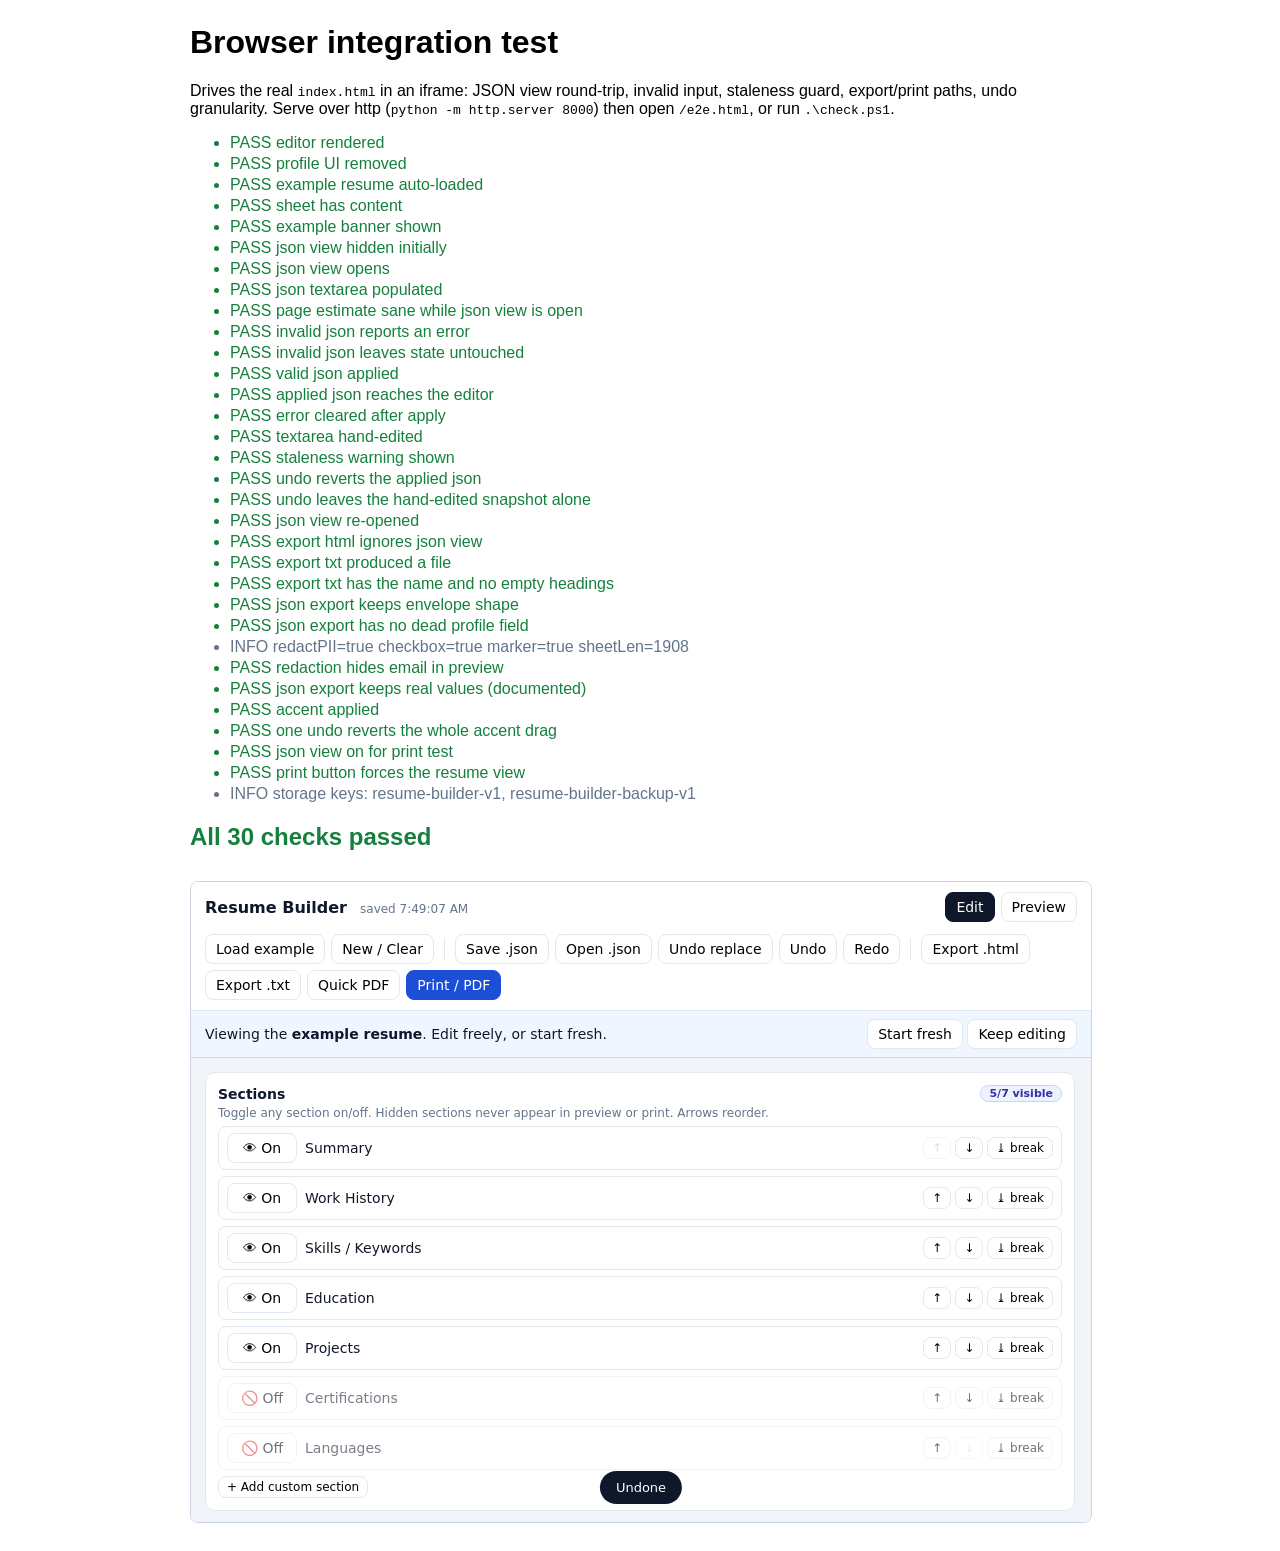
==== e2e.html @ fb888535 "expiry" ====
﻿<!DOCTYPE html>
<html lang="en">
<head>
<meta charset="UTF-8" />
<meta name="viewport" content="width=device-width, initial-scale=1.0" />
<title>Resume Builder â€” browser integration test</title>
<style>
body{font-family:Arial,sans-serif;max-width:900px;margin:24px auto;padding:0 16px}
.pass{color:#15803d}.fail{color:#b91c1c}.info{color:#64748b}li{margin:3px 0}
#app{width:100%;height:640px;border:1px solid #cbd5e1;border-radius:8px;margin-top:10px}
</style>
</head>
<body>
<h1>Browser integration test</h1>
<p>Drives the real <code>index.html</code> in an iframe: JSON view round-trip, invalid input, staleness guard, export/print paths, undo granularity. Serve over http (<code>python -m http.server 8000</code>) then open <code>/e2e.html</code>, or run <code>.\check.ps1</code>.</p>
<ul id="results"></ul>
<h2 id="summary">runningâ€¦</h2>
<div id="host"><iframe id="app" src="index.html" title="App under test"></iframe></div>
<script>
const log = [];
const el = (id) => document.getElementById(id);
const paint = () => {
  el("results").innerHTML = log.map((l) => `<li class="${l.startsWith("FAIL") ? "fail" : l.startsWith("INFO") ? "info" : "pass"}">${l.replace(/[<>&]/g, "")}</li>`).join("");
  const fails = log.filter((l) => l.startsWith("FAIL")).length;
  const err = log.filter((l) => l.startsWith("EXCEPTION"));
  el("summary").textContent = err.length ? "harness error" : fails ? fails + " failing" : "All " + log.filter((l) => l.startsWith("PASS")).length + " checks passed";
  el("summary").className = err.length || fails ? "fail" : "pass";
};
const say = (k, v) => { log.push((v ? "PASS " : "FAIL ") + k); paint(); };
const info = (k) => { log.push("INFO " + k); paint(); };

const f = el("app");
let loads = 0;
// hermetic: a previous run leaves state in the browser profile, so wipe and reload once
f.addEventListener("load", () => {
  loads++;
  if (loads === 1) {
    try { f.contentWindow.localStorage.clear(); } catch (e) { }
    f.contentWindow.location.reload();
    return;
  }
  setTimeout(run, 400);
});

async function run() {
  try {
    const w = f.contentWindow, d = f.contentDocument;
    const R = w.ResumeTest;
    const $ = (s) => d.querySelector(s);
    const input = (el, v) => { el.value = v; el.dispatchEvent(new w.Event("input", { bubbles: true })); };
    // paint synchronously so assertions never race the coalesced preview
    const flush = () => R.flushPreview();

    say("editor rendered", !!$("#editor h2"));
    say("profile UI removed", !/Profile/.test($("#editor").textContent));
    say("example resume auto-loaded", R.getState().contact.fullName === "Alex Morgan");
    say("sheet has content", $("#sheet").textContent.length > 400);
    say("example banner shown", $("#example-banner").hidden === false);

    // ---- JSON view round-trip -------------------------------------------------
    const sheet = $("#sheet"), jv = $("#json-view"), ta = $("#json-view-text");
    say("json view hidden initially", jv.hidden === true && sheet.hidden === false);
    $('[data-view="json"]').click();
    say("json view opens", jv.hidden === false && sheet.hidden === true);
    say("json textarea populated", ta.value.indexOf('"data"') > -1);
    say("page estimate sane while json view is open", !/NaN|Infinity/.test($("#page-est").textContent));

    const before = R.getState().contact.fullName;
    ta.value = "{ this is not json";
    $("#json-view-apply").click();
    say("invalid json reports an error", $("#json-view-error").hidden === false);
    say("invalid json leaves state untouched", R.getState().contact.fullName === before);

    $("#json-view-reset").click();
    const obj = JSON.parse(ta.value);
    obj.data.contact.fullName = "Edited Person";
    ta.value = JSON.stringify(obj, null, 2);
    $("#json-view-apply").click();
    say("valid json applied", R.getState().contact.fullName === "Edited Person");
    say("applied json reaches the editor", Array.from(d.querySelectorAll('[data-f="contact.fullName"]')).some((i) => i.value === "Edited Person"));
    say("error cleared after apply", $("#json-view-error").hidden === true);

    // ---- staleness guard ------------------------------------------------------
    ta.value = ta.value.replace('"Edited Person"', '"Stale Clone"');
    say("textarea hand-edited", ta.value.indexOf("Stale Clone") > -1);
    input($('[data-f="contact.title"]'), "Changed Elsewhere");
    flush();
    say("staleness warning shown", $("#json-stale").hidden === false);

    $("#btn-hist-undo").click();
    flush();
    say("undo reverts the applied json", R.getState().contact.fullName !== "Edited Person");
    say("undo leaves the hand-edited snapshot alone", ta.value.indexOf("Stale Clone") > -1);

    // ---- export / print must never be blank -----------------------------------
    let captured = null;
    w.URL.createObjectURL = (b) => { captured = b; return "blob:stub"; };
    w.HTMLAnchorElement.prototype.click = function () {};
    $('[data-view="json"]').click();
    say("json view re-opened", sheet.hidden === true);
    $("#btn-export-html").click();
    say("export html ignores json view", sheet.hidden === false);
    $("#btn-export-txt").click();
    say("export txt produced a file", !!captured);
    const txt = await captured.text();
    say("export txt has the name and no empty headings", txt.indexOf("Edited Person") > -1 || txt.indexOf("Alex Morgan") > -1);
    $("#btn-export-json").click();
    const jsonTxt = await captured.text();
    say("json export keeps envelope shape", /"version"\s*:\s*1/.test(jsonTxt) && /"data"\s*:/.test(jsonTxt));
    say("json export has no dead profile field", jsonTxt.indexOf('"profileName"') === -1);

    // ---- redaction scope is honest -------------------------------------------
    $("#set-redact").click();
    flush();
    const redactSheet = $("#sheet").textContent;
    $("#btn-export-json").click();
    const redactJson = await captured.text();
    info("redactPII=" + R.getState().settings.redactPII + " checkbox=" + $("#set-redact").checked +
      " marker=" + (redactSheet.indexOf("[email redacted]") > -1) + " sheetLen=" + redactSheet.length);
    say("redaction hides email in preview", !/alex\.morgan@example\.com/.test(redactSheet));
    say("json export keeps real values (documented)", /alex\.morgan@example\.com/.test(redactJson));
    $("#set-redact").click();
    flush();

    // ---- undo granularity: one drag = one step -------------------------------
    const accent = $("#set-accent");
    const startAccent = R.getState().settings.accent;
    ["#111111", "#222222", "#333333", "#444444"].forEach((c) => {
      accent.value = c;
      accent.dispatchEvent(new w.Event("input", { bubbles: true }));
    });
    flush();
    say("accent applied", R.getState().settings.accent === "#444444");
    $("#btn-hist-undo").click();
    flush();
    say("one undo reverts the whole accent drag", R.getState().settings.accent === startAccent);

    // ---- print path forces the resume view -----------------------------------
    $('[data-view="json"]').click();
    say("json view on for print test", sheet.hidden === true);
    w.print = function () {};
    $("#btn-print").click();
    say("print button forces the resume view", sheet.hidden === false);
    info("storage keys: " + Object.keys(w.localStorage).filter((k) => k.indexOf("resume-builder") === 0).join(", "));
    paint();
  } catch (e) {
    log.push("EXCEPTION " + (e && e.stack ? e.stack.split("\n")[0] : e));
    paint();
  }
}
</script>
</body>
</html>
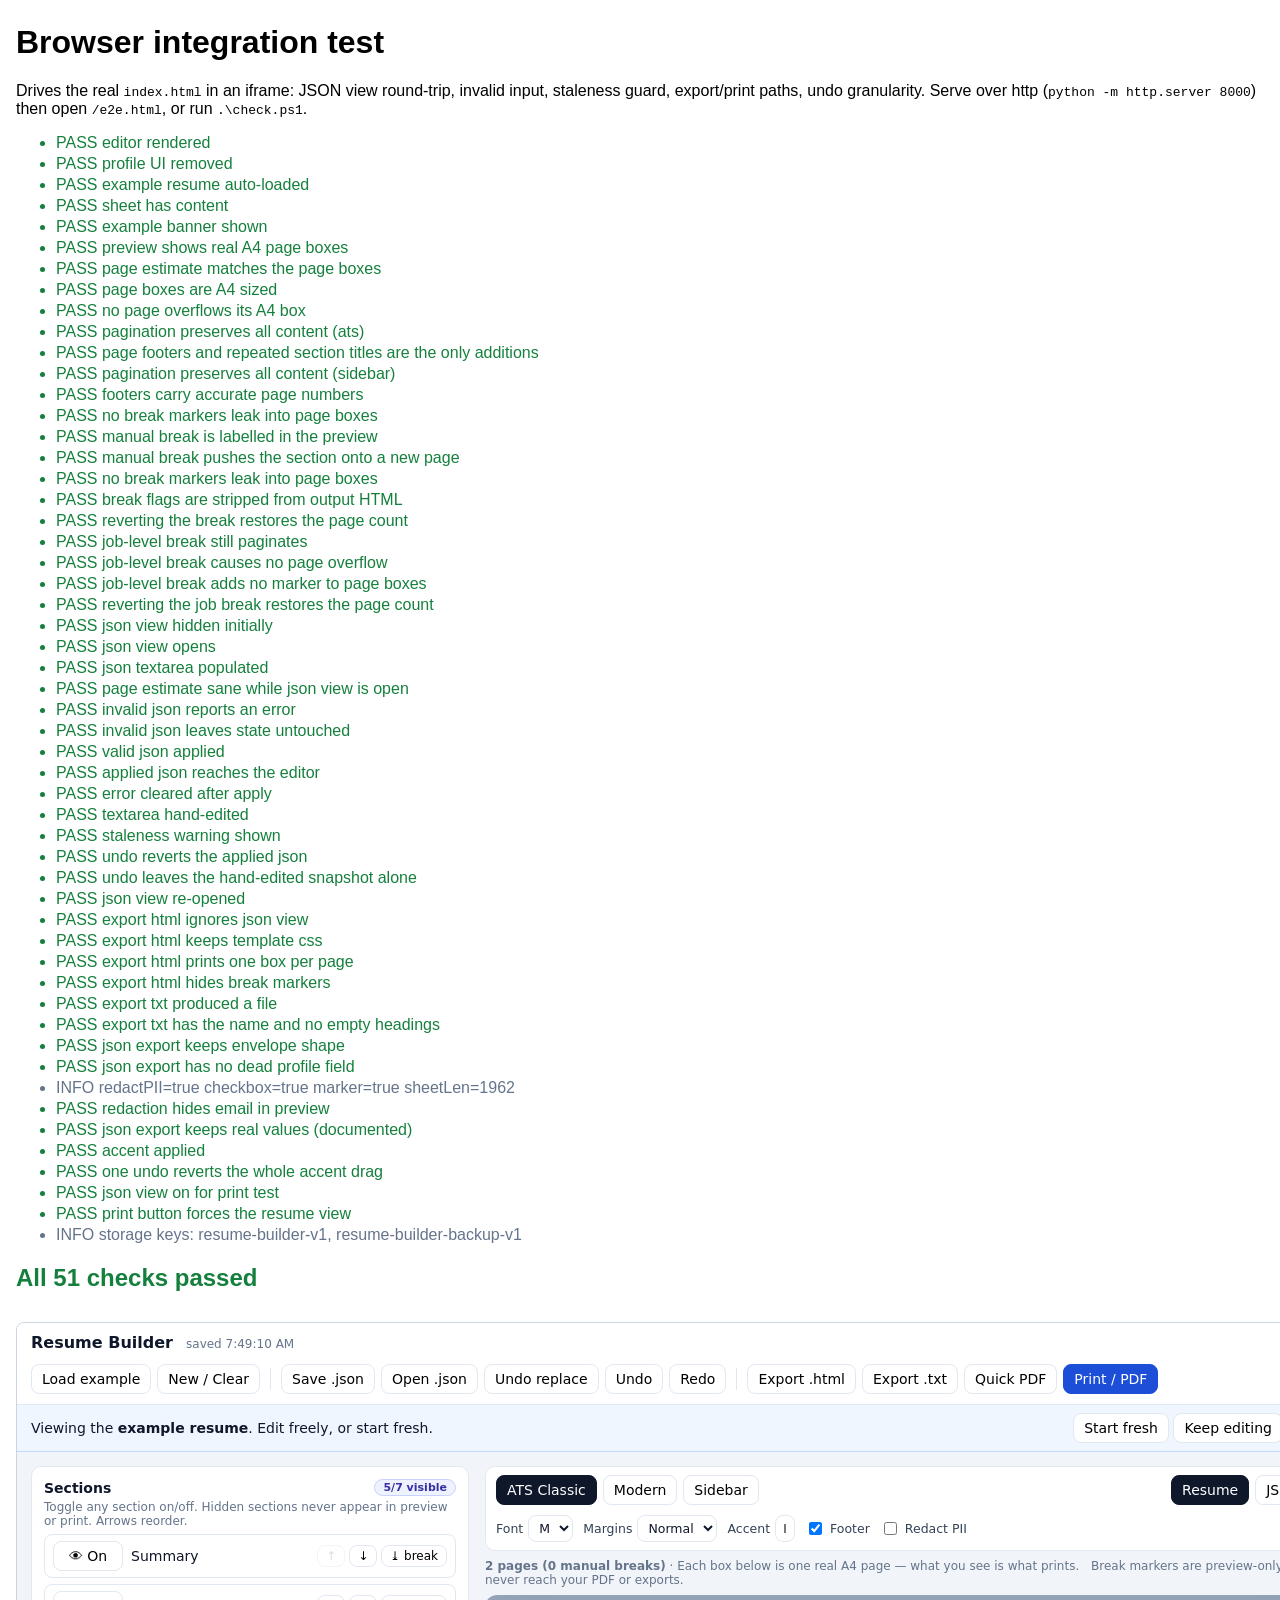
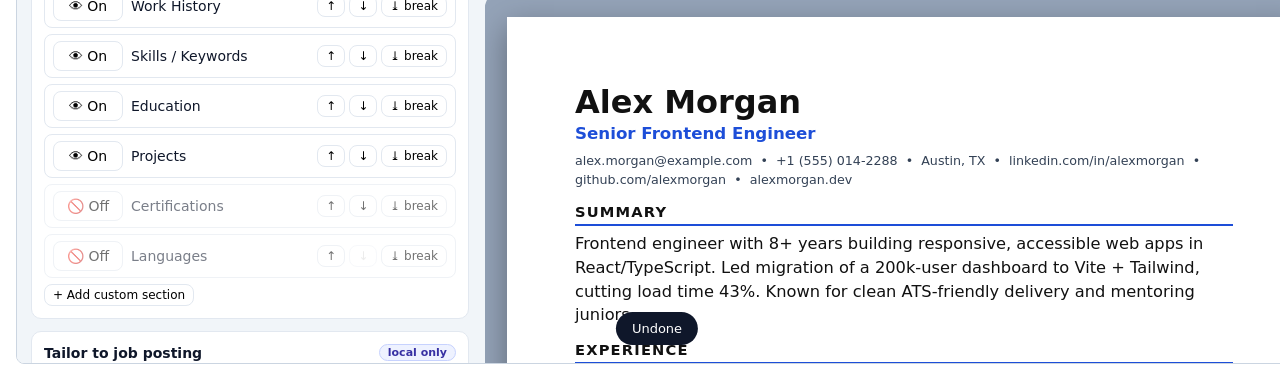
==== commit 56def2d1: "fix" ====
--- a/e2e.html
+++ b/e2e.html
@@ -1,20 +1,21 @@
-﻿<!DOCTYPE html>
+<!DOCTYPE html>
 <html lang="en">
 <head>
 <meta charset="UTF-8" />
 <meta name="viewport" content="width=device-width, initial-scale=1.0" />
-<title>Resume Builder â€” browser integration test</title>
+<title>Resume Builder — browser integration test</title>
 <style>
 body{font-family:Arial,sans-serif;max-width:900px;margin:24px auto;padding:0 16px}
 .pass{color:#15803d}.fail{color:#b91c1c}.info{color:#64748b}li{margin:3px 0}
-#app{width:100%;height:640px;border:1px solid #cbd5e1;border-radius:8px;margin-top:10px}
+#app{width:1280px;height:640px;border:1px solid #cbd5e1;border-radius:8px;margin-top:10px}
+body{max-width:none}
 </style>
 </head>
 <body>
 <h1>Browser integration test</h1>
 <p>Drives the real <code>index.html</code> in an iframe: JSON view round-trip, invalid input, staleness guard, export/print paths, undo granularity. Serve over http (<code>python -m http.server 8000</code>) then open <code>/e2e.html</code>, or run <code>.\check.ps1</code>.</p>
 <ul id="results"></ul>
-<h2 id="summary">runningâ€¦</h2>
+<h2 id="summary">running…</h2>
 <div id="host"><iframe id="app" src="index.html" title="App under test"></iframe></div>
 <script>
 const log = [];
@@ -50,12 +51,77 @@
     const input = (el, v) => { el.value = v; el.dispatchEvent(new w.Event("input", { bubbles: true })); };
     // paint synchronously so assertions never race the coalesced preview
     const flush = () => R.flushPreview();
+    flush(); // the very first paint is frame-coalesced - force it before asserting
 
     say("editor rendered", !!$("#editor h2"));
     say("profile UI removed", !/Profile/.test($("#editor").textContent));
     say("example resume auto-loaded", R.getState().contact.fullName === "Alex Morgan");
     say("sheet has content", $("#sheet").textContent.length > 400);
     say("example banner shown", $("#example-banner").hidden === false);
+
+    // ---- A4 pagination -------------------------------------------------------
+    const boxes = () => Array.from(d.querySelectorAll("#sheet .page"));
+    const overflows = (p) => {
+      const cs = getComputedStyle(p);
+      const cap = p.clientHeight - parseFloat(cs.paddingTop) - parseFloat(cs.paddingBottom) - 18;
+      const kids = Array.from(p.children).filter((k) => !k.classList.contains("page-foot"));
+      const used = kids.length ? kids[kids.length - 1].getBoundingClientRect().bottom - kids[0].getBoundingClientRect().top : 0;
+      return used - cap;
+    };
+    const pagesNow = boxes();
+    say("preview shows real A4 page boxes", pagesNow.length >= 1);
+    say("page estimate matches the page boxes", $("#page-est").textContent.indexOf(pagesNow.length + " page") === 0);
+    say("page boxes are A4 sized", pagesNow.every((p) => p.getBoundingClientRect().width > 600 && p.getBoundingClientRect().height > 900));
+    say("no page overflows its A4 box", pagesNow.every((p) => overflows(p) < 8));
+    // pagination must never drop or invent content, in any template
+    const strip = (h) => h.replace(/<[^>]+>/g, " ").replace(/\s+/g, " ").trim();
+    const flatTxt = strip(R.buildSheetHtml());
+    const pagedTxt = strip(Array.from(d.querySelectorAll("#sheet .page")).map((p) => p.innerHTML).join(" "));
+    const lost = ["Alex Morgan", "Northwind Labs", "Brightline Health", "Citysoft", "Summary", "Experience", "Skills", "Education"]
+      .filter((n) => flatTxt.indexOf(n) > -1 && pagedTxt.indexOf(n) === -1);
+    say("pagination preserves all content (ats)", lost.length === 0);
+    say("page footers and repeated section titles are the only additions",
+      pagedTxt.length >= flatTxt.length && pagedTxt.length - flatTxt.length < flatTxt.length * 0.4);
+    $('[data-tpl="sidebar"]').click();
+    flush();
+    const sideTxt = strip(Array.from(d.querySelectorAll("#sheet .page")).map((p) => p.innerHTML).join(" "));
+    const lostSide = ["Alex Morgan", "Northwind Labs", "Citysoft", "Summary", "Experience", "Skills", "Education"]
+      .filter((n) => sideTxt.indexOf(n) === -1);
+    say("pagination preserves all content (sidebar)", lostSide.length === 0);
+    $('[data-tpl="ats"]').click();
+    flush();
+    say("footers carry accurate page numbers", pagesNow.every((p, i) => {
+      const foot = p.querySelector(".page-foot");
+      return !foot || foot.textContent.indexOf("Page " + (i + 1) + " of " + pagesNow.length) > -1;
+    }));
+    say("no break markers leak into page boxes", !pagesNow.some((p) => p.querySelector(".pb-indicator")));
+    const pagesBefore = pagesNow.length;
+    // a manual section break must start that section on a fresh, labelled page
+    $('[data-act="sec-break"][data-id="education"]').click();
+    flush();
+    const after = boxes();
+    say("manual break is labelled in the preview", d.querySelectorAll("#sheet .page-gap").length === 1);
+    const eduIdx = after.findIndex((p) => {
+      const t = p.querySelector(".r-sec-title");
+      return t && t.textContent === "Education";
+    });
+    say("manual break pushes the section onto a new page", eduIdx > 0);
+    say("no break markers leak into page boxes", !after.some((p) => p.querySelector(".pb-indicator")));
+    say("break flags are stripped from output HTML", !$("#sheet").innerHTML.includes('data-pb'));
+    $('[data-act="sec-break"][data-id="education"]').click(); // revert
+    flush();
+    say("reverting the break restores the page count", boxes().length === pagesBefore);
+
+    // job-level breaks are nested inside the section - they must not break pagination
+    $('[data-act="job-break"][data-i="2"]').click();
+    flush();
+    const withJobBreak = boxes();
+    say("job-level break still paginates", withJobBreak.length > 1);
+    say("job-level break causes no page overflow", withJobBreak.every((p) => overflows(p) < 8));
+    say("job-level break adds no marker to page boxes", !withJobBreak.some((p) => p.querySelector(".pb-indicator")));
+    $('[data-act="job-break"][data-i="2"]').click(); // revert
+    flush();
+    say("reverting the job break restores the page count", boxes().length === pagesBefore);
 
     // ---- JSON view round-trip -------------------------------------------------
     const sheet = $("#sheet"), jv = $("#json-view"), ta = $("#json-view-text");
@@ -100,6 +166,11 @@
     say("json view re-opened", sheet.hidden === true);
     $("#btn-export-html").click();
     say("export html ignores json view", sheet.hidden === false);
+    $("#btn-export-html").click();
+    const htmlTxt = await captured.text();
+    say("export html keeps template css", htmlTxt.indexOf(".r-cols") > -1 && htmlTxt.indexOf("@page") > -1);
+    say("export html prints one box per page", htmlTxt.indexOf("break-after:page") > -1 && htmlTxt.indexOf('class="page"') > -1);
+    say("export html hides break markers", /pb-indicator[^{]*\{[^}]*display:none/.test(htmlTxt));
     $("#btn-export-txt").click();
     say("export txt produced a file", !!captured);
     const txt = await captured.text();
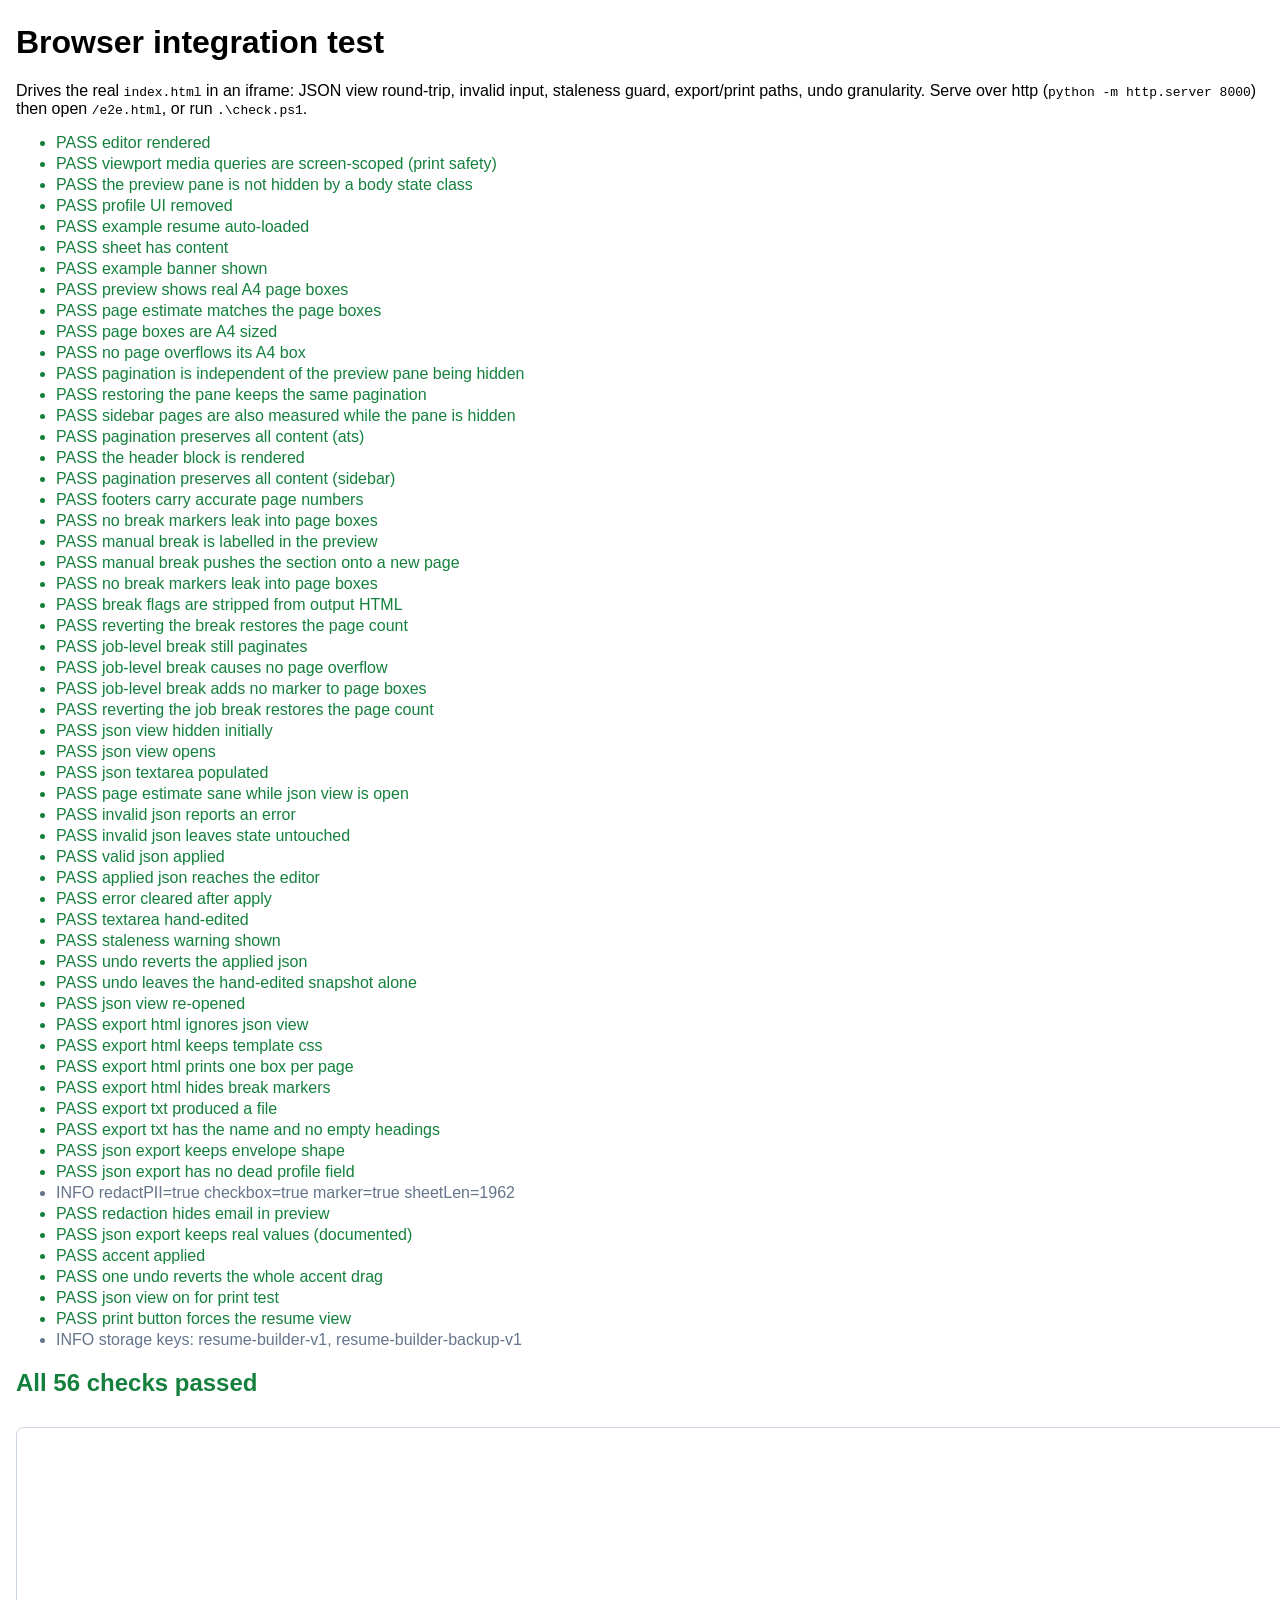
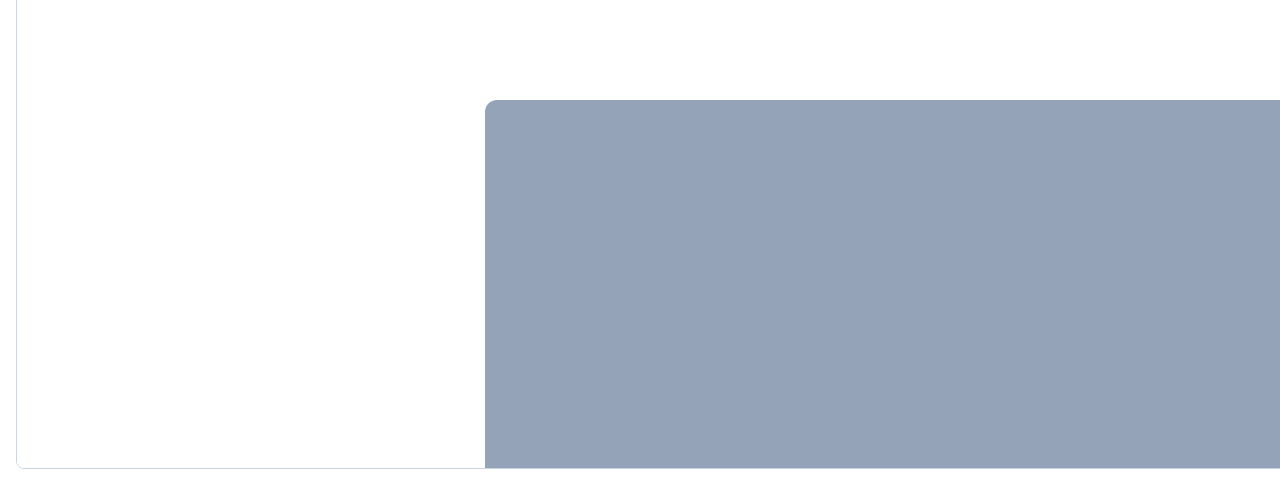
==== commit b5a0b81a: "fix printing" ====
--- a/e2e.html
+++ b/e2e.html
@@ -54,6 +54,19 @@
     flush(); // the very first paint is frame-coalesced - force it before asserting
 
     say("editor rendered", !!$("#editor h2"));
+    // print paper is ~794px wide: an unscoped max-width query would match while printing and
+    // could hide the sheet (this actually shipped once) - keep viewport rules screen-only
+    const unscoped = [];
+    for (const sheet of Array.from(d.styleSheets)) {
+      let rules = [];
+      try { rules = Array.from(sheet.cssRules || []); } catch (e) { continue; }
+      rules.forEach((r) => {
+        if (r.type === 4 && /max-width/.test(r.conditionText || "") && !/screen/.test(r.conditionText || "")) unscoped.push(r.conditionText);
+      });
+    }
+    say("viewport media queries are screen-scoped (print safety)", unscoped.length === 0, );
+    say("the preview pane is not hidden by a body state class",
+      w.getComputedStyle($(".preview-pane")).display !== "none");
     say("profile UI removed", !/Profile/.test($("#editor").textContent));
     say("example resume auto-loaded", R.getState().contact.fullName === "Alex Morgan");
     say("sheet has content", $("#sheet").textContent.length > 400);
@@ -73,19 +86,35 @@
     say("page estimate matches the page boxes", $("#page-est").textContent.indexOf(pagesNow.length + " page") === 0);
     say("page boxes are A4 sized", pagesNow.every((p) => p.getBoundingClientRect().width > 600 && p.getBoundingClientRect().height > 900));
     say("no page overflows its A4 box", pagesNow.every((p) => overflows(p) < 8));
-    // pagination must never drop or invent content, in any template
+    // the mobile Edit/Preview tabs hide the preview pane; pagination must not depend on it
+    const pane = $(".preview-pane");
+    const beforeHide = boxes().length;
+    pane.style.display = "none";
+    flush();
+    say("pagination is independent of the preview pane being hidden", boxes().length === beforeHide && beforeHide > 0);
+    pane.style.display = "";
+    flush();
+    say("restoring the pane keeps the same pagination", boxes().length === beforeHide);
+    $('[data-tpl="sidebar"]').click();
+    flush();
+    say("sidebar pages are also measured while the pane is hidden", boxes().length >= 1);
+    // pagination must never drop or invent content, in any template (footers excluded: they repeat the name)
     const strip = (h) => h.replace(/<[^>]+>/g, " ").replace(/\s+/g, " ").trim();
+    const noFooters = () => Array.from(d.querySelectorAll("#sheet .page")).map((p) => {
+      const c = p.cloneNode(true);
+      c.querySelectorAll(".page-foot").forEach((f) => f.remove());
+      return c.innerHTML;
+    }).join(" ");
     const flatTxt = strip(R.buildSheetHtml());
-    const pagedTxt = strip(Array.from(d.querySelectorAll("#sheet .page")).map((p) => p.innerHTML).join(" "));
-    const lost = ["Alex Morgan", "Northwind Labs", "Brightline Health", "Citysoft", "Summary", "Experience", "Skills", "Education"]
+    const pagedTxt = strip(noFooters());
+    const lost = ["Alex Morgan", "Northwind Labs", "Brightline Health", "Citysoft", "Frontend engineer with 8+ years", "cutting load time 43%", "Summary", "Experience", "Skills", "Education"]
       .filter((n) => flatTxt.indexOf(n) > -1 && pagedTxt.indexOf(n) === -1);
     say("pagination preserves all content (ats)", lost.length === 0);
-    say("page footers and repeated section titles are the only additions",
-      pagedTxt.length >= flatTxt.length && pagedTxt.length - flatTxt.length < flatTxt.length * 0.4);
+    say("the header block is rendered", pagedTxt.indexOf("Senior Frontend Engineer") > -1 && pagedTxt.indexOf("Austin, TX") > -1);
     $('[data-tpl="sidebar"]').click();
     flush();
-    const sideTxt = strip(Array.from(d.querySelectorAll("#sheet .page")).map((p) => p.innerHTML).join(" "));
-    const lostSide = ["Alex Morgan", "Northwind Labs", "Citysoft", "Summary", "Experience", "Skills", "Education"]
+    const sideTxt = strip(noFooters());
+    const lostSide = ["Alex Morgan", "Northwind Labs", "Citysoft", "Summary", "Experience", "Skills"]
       .filter((n) => sideTxt.indexOf(n) === -1);
     say("pagination preserves all content (sidebar)", lostSide.length === 0);
     $('[data-tpl="ats"]').click();
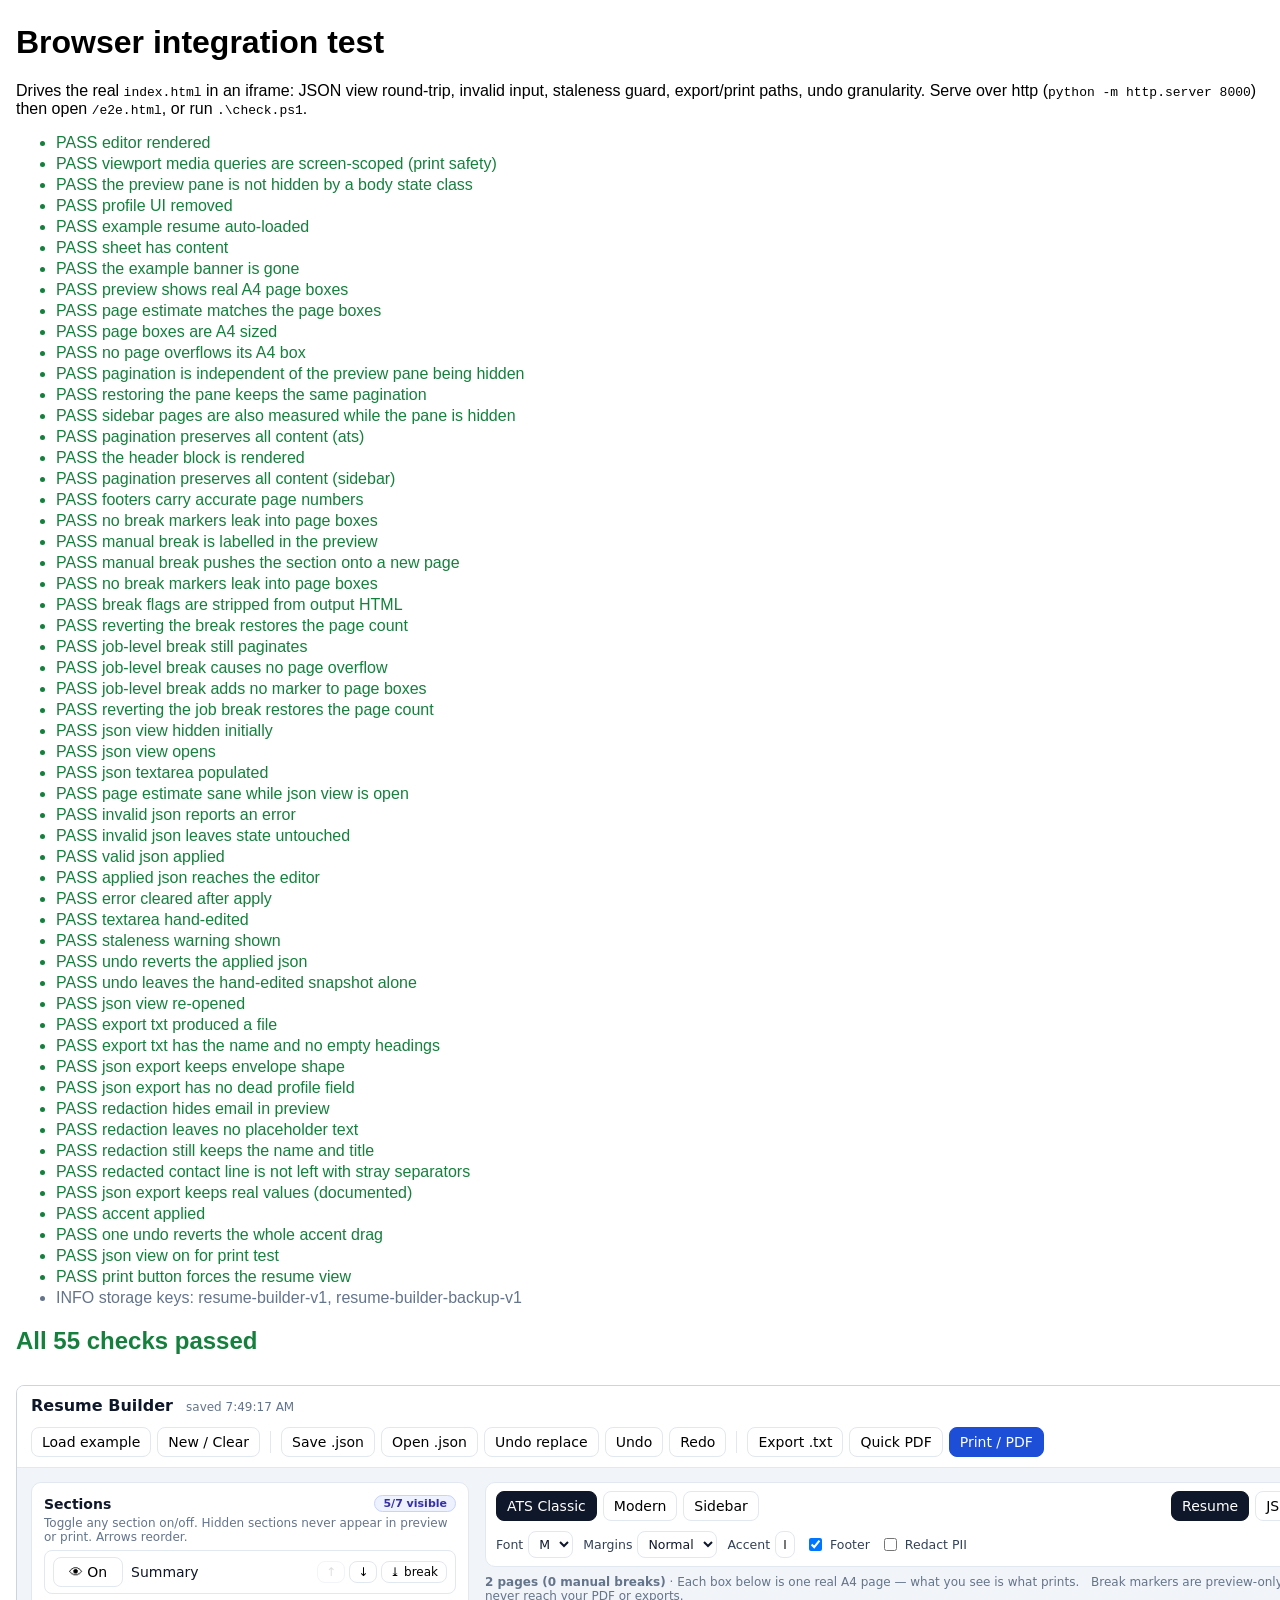
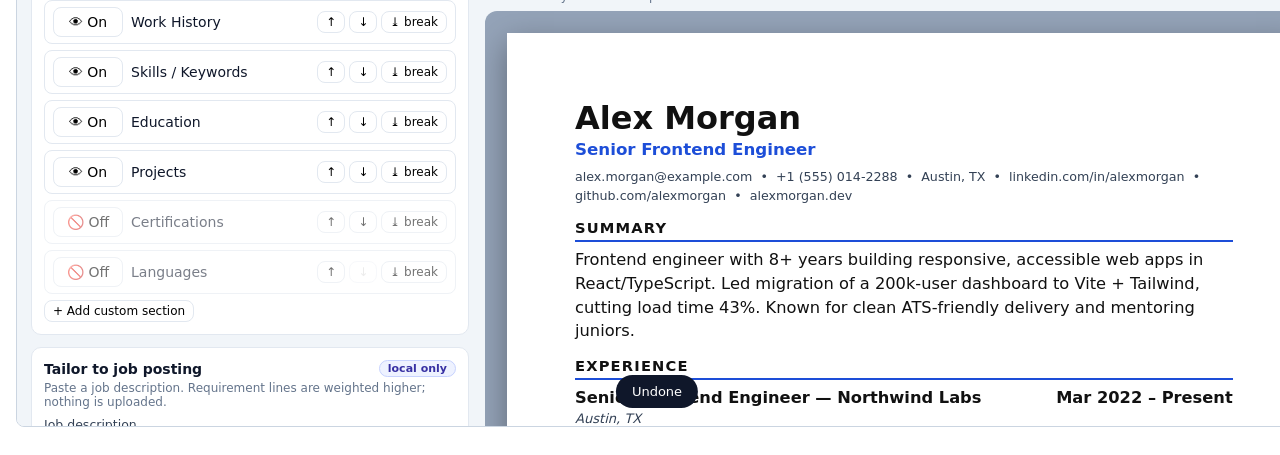
==== commit e34cd483: "fix" ====
--- a/e2e.html
+++ b/e2e.html
@@ -70,7 +70,7 @@
     say("profile UI removed", !/Profile/.test($("#editor").textContent));
     say("example resume auto-loaded", R.getState().contact.fullName === "Alex Morgan");
     say("sheet has content", $("#sheet").textContent.length > 400);
-    say("example banner shown", $("#example-banner").hidden === false);
+    say("the example banner is gone", !$("#example-banner") && !$("#btn-banner-dismiss"));
 
     // ---- A4 pagination -------------------------------------------------------
     const boxes = () => Array.from(d.querySelectorAll("#sheet .page"));
@@ -193,13 +193,6 @@
     w.HTMLAnchorElement.prototype.click = function () {};
     $('[data-view="json"]').click();
     say("json view re-opened", sheet.hidden === true);
-    $("#btn-export-html").click();
-    say("export html ignores json view", sheet.hidden === false);
-    $("#btn-export-html").click();
-    const htmlTxt = await captured.text();
-    say("export html keeps template css", htmlTxt.indexOf(".r-cols") > -1 && htmlTxt.indexOf("@page") > -1);
-    say("export html prints one box per page", htmlTxt.indexOf("break-after:page") > -1 && htmlTxt.indexOf('class="page"') > -1);
-    say("export html hides break markers", /pb-indicator[^{]*\{[^}]*display:none/.test(htmlTxt));
     $("#btn-export-txt").click();
     say("export txt produced a file", !!captured);
     const txt = await captured.text();
@@ -209,15 +202,16 @@
     say("json export keeps envelope shape", /"version"\s*:\s*1/.test(jsonTxt) && /"data"\s*:/.test(jsonTxt));
     say("json export has no dead profile field", jsonTxt.indexOf('"profileName"') === -1);
 
-    // ---- redaction scope is honest -------------------------------------------
+    // ---- redaction removes the values, no placeholders ------------------------
     $("#set-redact").click();
     flush();
     const redactSheet = $("#sheet").textContent;
     $("#btn-export-json").click();
     const redactJson = await captured.text();
-    info("redactPII=" + R.getState().settings.redactPII + " checkbox=" + $("#set-redact").checked +
-      " marker=" + (redactSheet.indexOf("[email redacted]") > -1) + " sheetLen=" + redactSheet.length);
     say("redaction hides email in preview", !/alex\.morgan@example\.com/.test(redactSheet));
+    say("redaction leaves no placeholder text", !/\[email redacted\]|\[phone redacted\]|\[location redacted\]/.test(redactSheet));
+    say("redaction still keeps the name and title", /Alex Morgan/.test(redactSheet) && /Senior Frontend Engineer/.test(redactSheet));
+    say("redacted contact line is not left with stray separators", !/&nbsp;•&nbsp;\s*&nbsp;•&nbsp;/.test($("#sheet").innerHTML));
     say("json export keeps real values (documented)", /alex\.morgan@example\.com/.test(redactJson));
     $("#set-redact").click();
     flush();
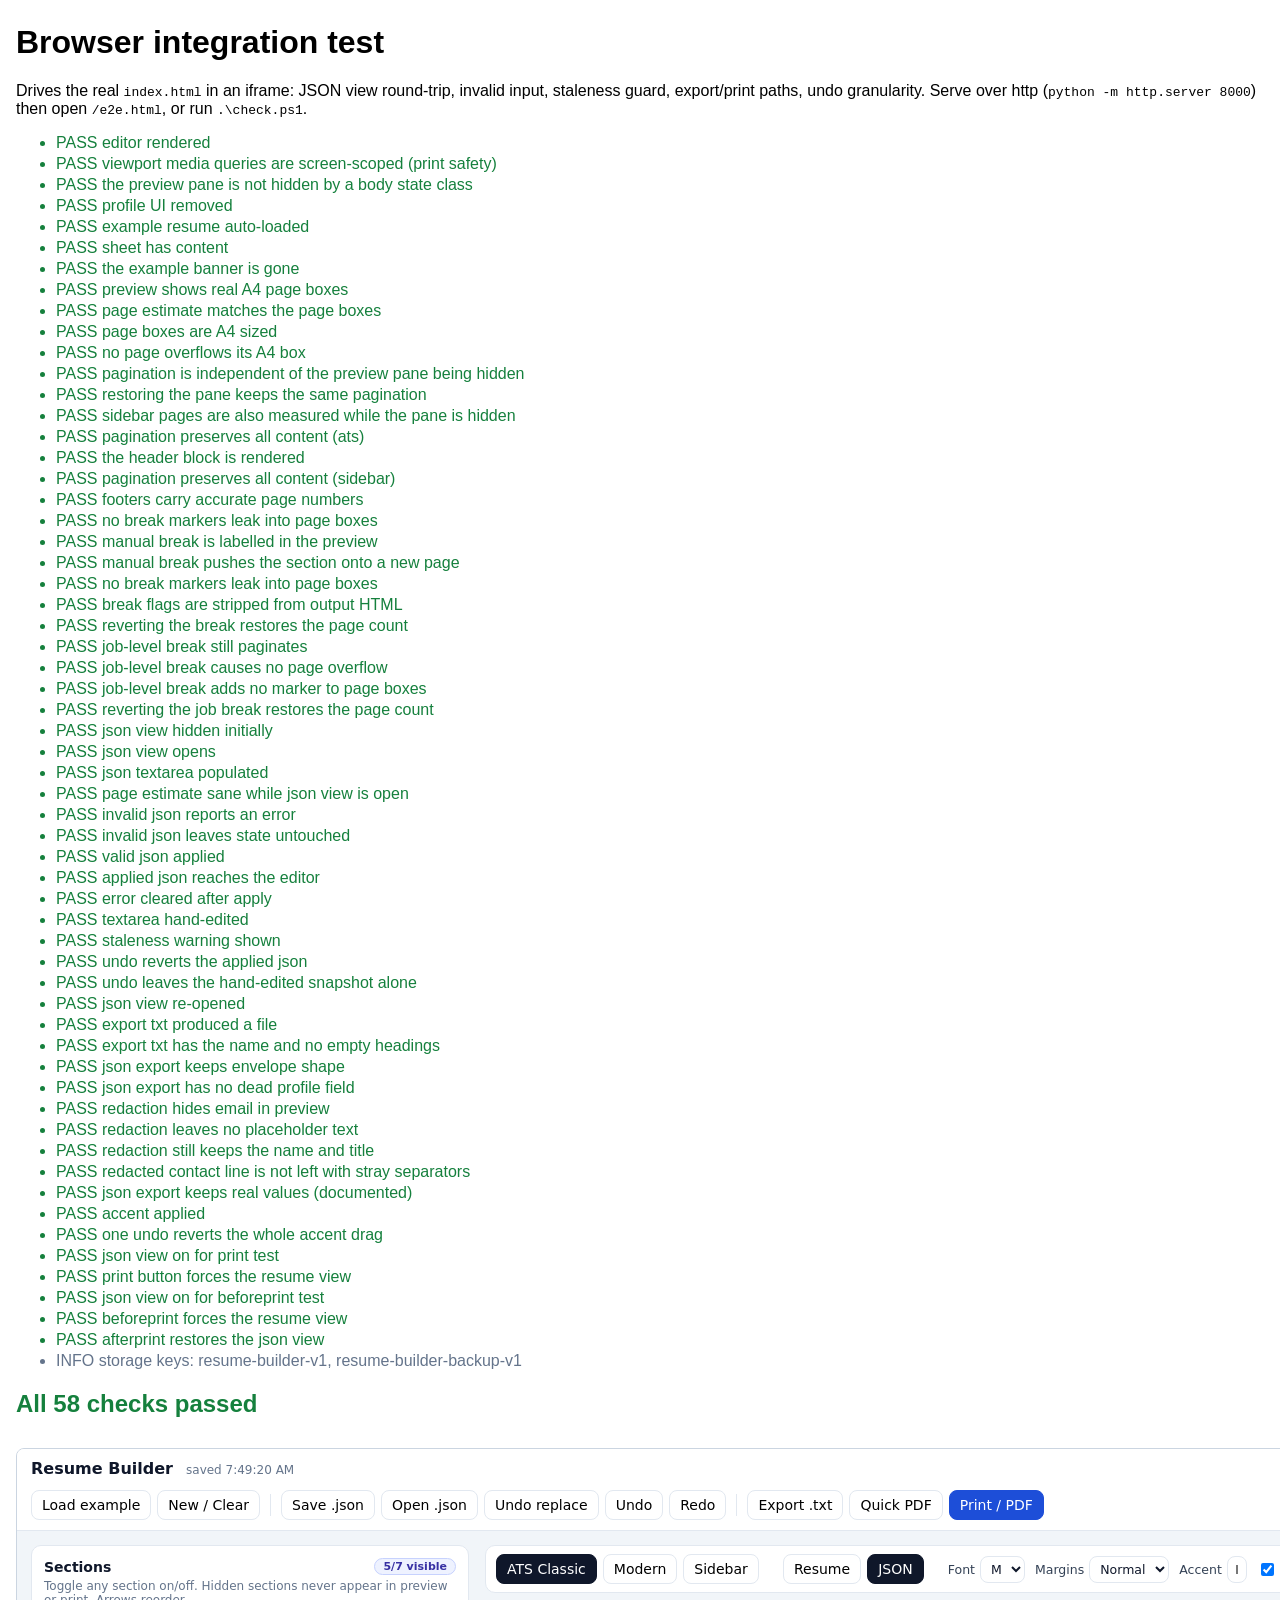
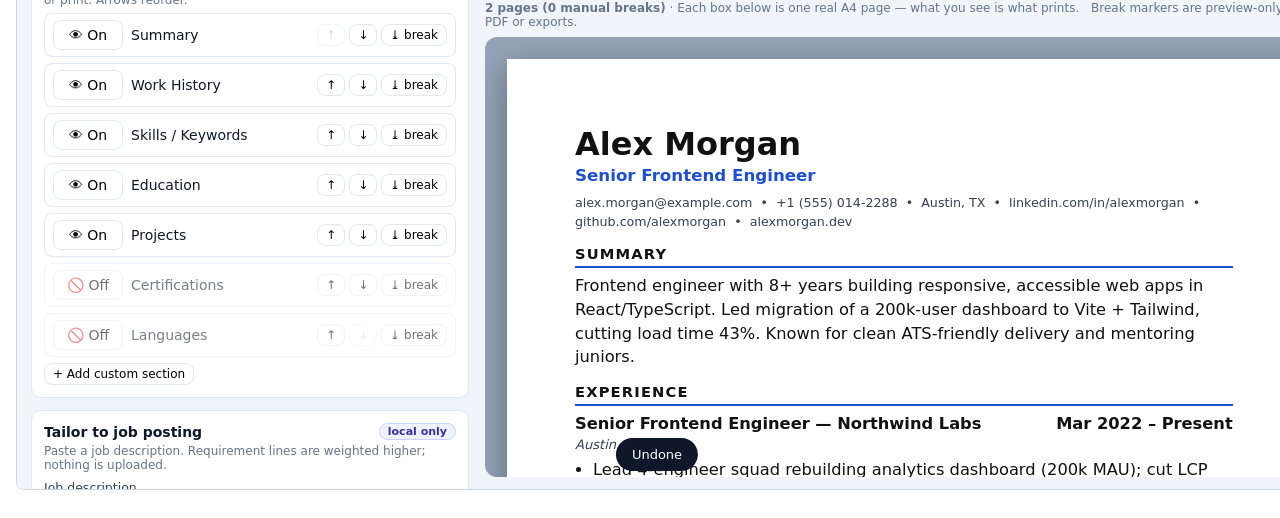
==== commit f1fa4714: "fix" ====
--- a/e2e.html
+++ b/e2e.html
@@ -235,6 +235,16 @@
     w.print = function () {};
     $("#btn-print").click();
     say("print button forces the resume view", sheet.hidden === false);
+
+    // ---- browser print (Ctrl+P) persists, forces resume view, restores json view
+    $('[data-view="json"]').click();
+    say("json view on for beforeprint test", sheet.hidden === true);
+    w.dispatchEvent(new w.Event("beforeprint"));
+    flush();
+    say("beforeprint forces the resume view", sheet.hidden === false);
+    w.dispatchEvent(new w.Event("afterprint"));
+    flush();
+    say("afterprint restores the json view", sheet.hidden === true);
     info("storage keys: " + Object.keys(w.localStorage).filter((k) => k.indexOf("resume-builder") === 0).join(", "));
     paint();
   } catch (e) {
